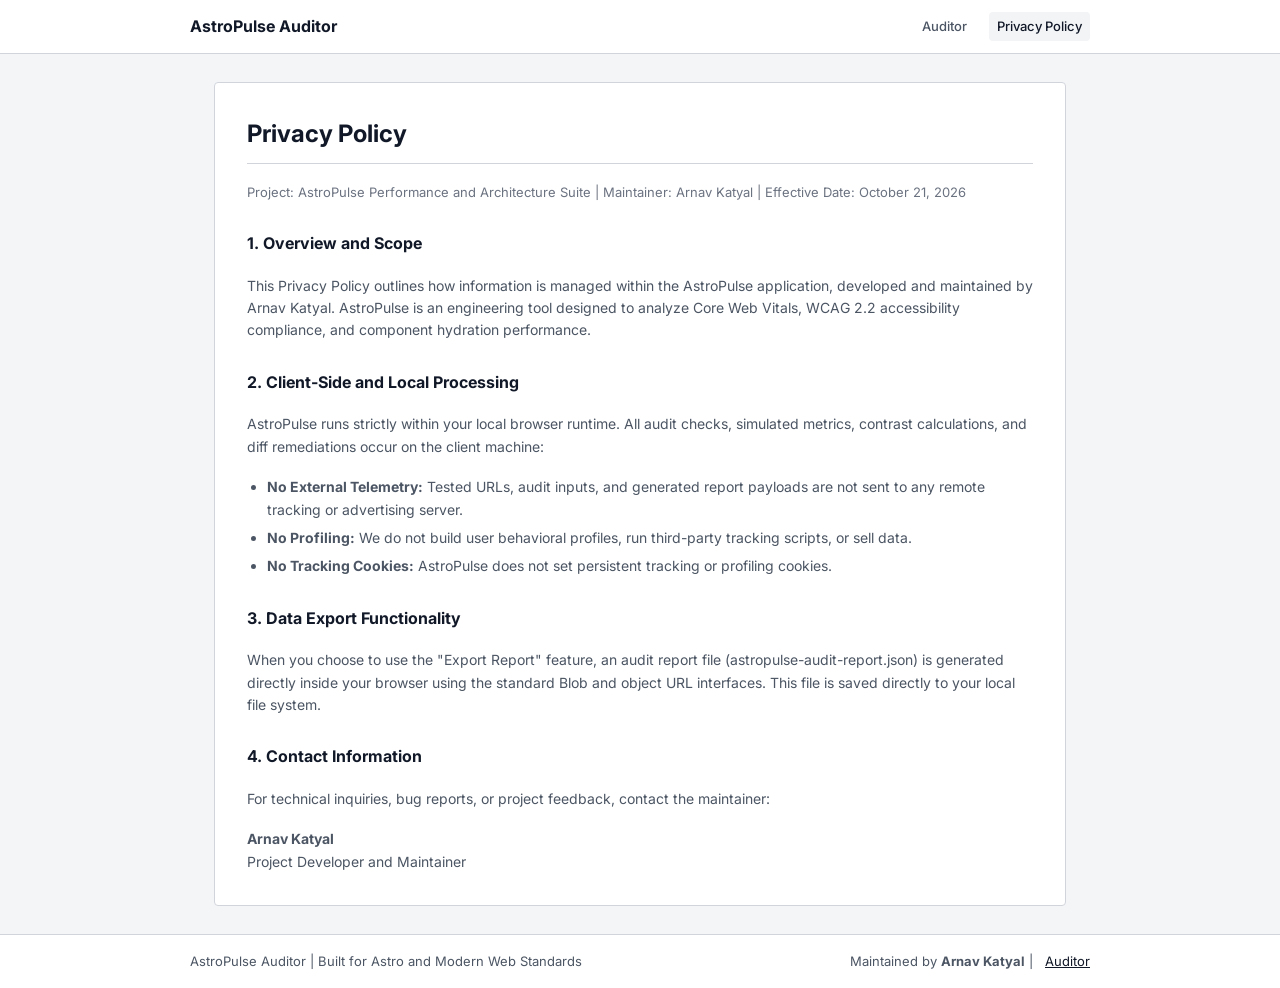
==== privacy.html @ 03dbcadd "Initial commit: AstroPulse web architecture and performance auditor" ====
<!DOCTYPE html>
<html lang="en">
<head>
  <meta charset="UTF-8" />
  <meta name="viewport" content="width=device-width, initial-scale=1.0" />
  <title>Privacy Policy - AstroPulse - Arnav Katyal</title>
  <meta name="description" content="Privacy Policy for AstroPulse Auditor, maintained by Arnav Katyal." />
  <link rel="preconnect" href="https://fonts.googleapis.com" />
  <link rel="preconnect" href="https://fonts.gstatic.com" crossorigin />
  <link href="https://fonts.googleapis.com/css2?family=Inter:wght@400;500;600;700&display=swap" rel="stylesheet" />
  <style>
    :root {
      --bg: #f4f5f7;
      --card: #ffffff;
      --border: #d1d5db;
      --t1: #111827;
      --t2: #4b5563;
      --t3: #6b7280;
      --radius: 4px;
      --sans: 'Inter', -apple-system, BlinkMacSystemFont, sans-serif;
    }
    *, *::before, *::after { box-sizing: border-box; margin: 0; padding: 0; }
    body {
      background: var(--bg);
      color: var(--t1);
      font-family: var(--sans);
      line-height: 1.6;
      min-height: 100vh;
      display: flex;
      flex-direction: column;
    }
    a { color: var(--t1); text-decoration: underline; }
    .nav {
      background: #ffffff;
      border-bottom: 1px solid var(--border);
      padding: 12px 24px;
    }
    .nav-inner {
      max-width: 900px;
      margin: 0 auto;
      display: flex;
      align-items: center;
      justify-content: space-between;
      gap: 16px;
    }
    .brand-name { font-weight: 700; font-size: 16px; text-decoration: none; color: var(--t1); }
    .nav-links { display: flex; gap: 14px; }
    .nav-link {
      font-size: 13px;
      font-weight: 500;
      color: var(--t2);
      text-decoration: none;
      padding: 4px 8px;
      border-radius: var(--radius);
    }
    .nav-link:hover, .nav-link.active {
      color: var(--t1);
      background: #f3f4f6;
    }
    main {
      flex: 1;
      max-width: 900px;
      width: 100%;
      margin: 28px auto;
      padding: 0 24px;
    }
    .policy-box {
      background: var(--card);
      border: 1px solid var(--border);
      border-radius: var(--radius);
      padding: 32px;
      display: flex;
      flex-direction: column;
      gap: 18px;
    }
    h1 { font-size: 24px; font-weight: 700; border-bottom: 1px solid var(--border); padding-bottom: 10px; }
    .meta { font-size: 13px; color: var(--t3); }
    h2 { font-size: 16px; font-weight: 700; margin-top: 10px; }
    p { font-size: 14px; color: var(--t2); }
    ul { margin-left: 20px; font-size: 14px; color: var(--t2); display: flex; flex-direction: column; gap: 6px; }
    footer {
      background: #ffffff;
      border-top: 1px solid var(--border);
      padding: 16px 24px;
      margin-top: auto;
      font-size: 13px;
      color: var(--t2);
    }
    .footer-inner {
      max-width: 900px;
      margin: 0 auto;
      display: flex;
      justify-content: space-between;
      align-items: center;
      gap: 16px;
      flex-wrap: wrap;
    }
  </style>
</head>
<body>
  <header class="nav">
    <div class="nav-inner">
      <a href="index.html" class="brand-name">AstroPulse Auditor</a>
      <nav class="nav-links">
        <a href="index.html" class="nav-link">Auditor</a>
        <a href="privacy.html" class="nav-link active">Privacy Policy</a>
      </nav>
    </div>
  </header>

  <main>
    <article class="policy-box">
      <h1>Privacy Policy</h1>
      <div class="meta">
        Project: AstroPulse Performance and Architecture Suite | Maintainer: Arnav Katyal | Effective Date: October 21, 2026
      </div>

      <h2>1. Overview and Scope</h2>
      <p>
        This Privacy Policy outlines how information is managed within the AstroPulse application, developed and maintained by Arnav Katyal. AstroPulse is an engineering tool designed to analyze Core Web Vitals, WCAG 2.2 accessibility compliance, and component hydration performance.
      </p>

      <h2>2. Client-Side and Local Processing</h2>
      <p>
        AstroPulse runs strictly within your local browser runtime. All audit checks, simulated metrics, contrast calculations, and diff remediations occur on the client machine:
      </p>
      <ul>
        <li><strong>No External Telemetry:</strong> Tested URLs, audit inputs, and generated report payloads are not sent to any remote tracking or advertising server.</li>
        <li><strong>No Profiling:</strong> We do not build user behavioral profiles, run third-party tracking scripts, or sell data.</li>
        <li><strong>No Tracking Cookies:</strong> AstroPulse does not set persistent tracking or profiling cookies.</li>
      </ul>

      <h2>3. Data Export Functionality</h2>
      <p>
        When you choose to use the "Export Report" feature, an audit report file (astropulse-audit-report.json) is generated directly inside your browser using the standard Blob and object URL interfaces. This file is saved directly to your local file system.
      </p>

      <h2>4. Contact Information</h2>
      <p>
        For technical inquiries, bug reports, or project feedback, contact the maintainer:
      </p>
      <p>
        <strong>Arnav Katyal</strong><br>
        Project Developer and Maintainer
      </p>
    </article>
  </main>

  <footer>
    <div class="footer-inner">
      <div>AstroPulse Auditor | Built for Astro and Modern Web Standards</div>
      <div>
        Maintained by <strong>Arnav Katyal</strong> | 
        <a href="index.html" style="margin-left: 8px;">Auditor</a>
      </div>
    </div>
  </footer>
</body>
</html>
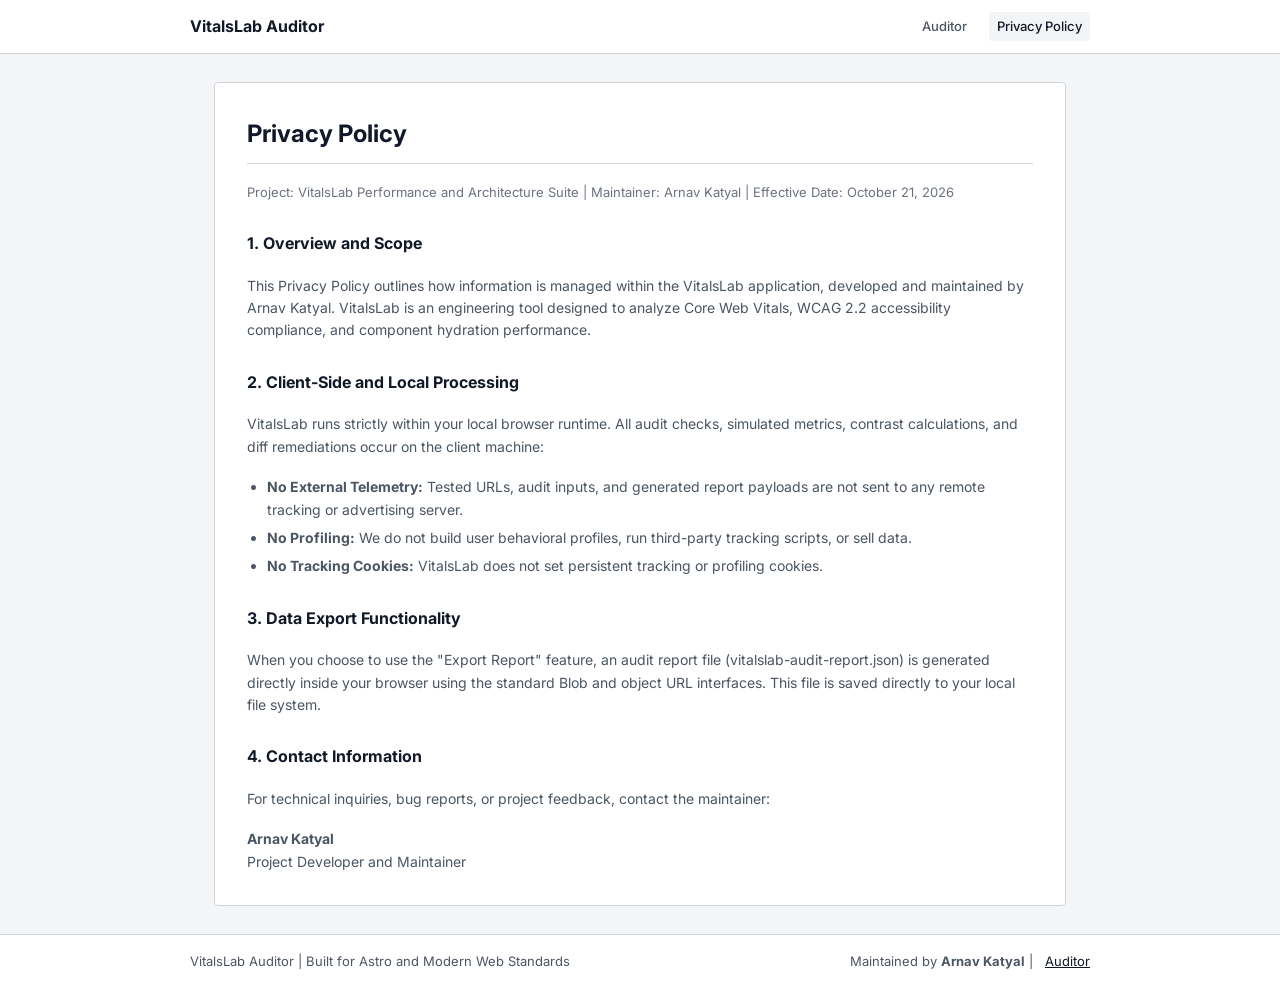
==== commit f03f8a84: "feat: modularize code into JavaScript and CSS modules with terminal CLI and tests" ====
--- a/privacy.html
+++ b/privacy.html
@@ -3,104 +3,17 @@
 <head>
   <meta charset="UTF-8" />
   <meta name="viewport" content="width=device-width, initial-scale=1.0" />
-  <title>Privacy Policy - AstroPulse - Arnav Katyal</title>
-  <meta name="description" content="Privacy Policy for AstroPulse Auditor, maintained by Arnav Katyal." />
+  <title>Privacy Policy - VitalsLab - Arnav Katyal</title>
+  <meta name="description" content="Privacy Policy for VitalsLab Auditor, maintained by Arnav Katyal." />
   <link rel="preconnect" href="https://fonts.googleapis.com" />
   <link rel="preconnect" href="https://fonts.gstatic.com" crossorigin />
   <link href="https://fonts.googleapis.com/css2?family=Inter:wght@400;500;600;700&display=swap" rel="stylesheet" />
-  <style>
-    :root {
-      --bg: #f4f5f7;
-      --card: #ffffff;
-      --border: #d1d5db;
-      --t1: #111827;
-      --t2: #4b5563;
-      --t3: #6b7280;
-      --radius: 4px;
-      --sans: 'Inter', -apple-system, BlinkMacSystemFont, sans-serif;
-    }
-    *, *::before, *::after { box-sizing: border-box; margin: 0; padding: 0; }
-    body {
-      background: var(--bg);
-      color: var(--t1);
-      font-family: var(--sans);
-      line-height: 1.6;
-      min-height: 100vh;
-      display: flex;
-      flex-direction: column;
-    }
-    a { color: var(--t1); text-decoration: underline; }
-    .nav {
-      background: #ffffff;
-      border-bottom: 1px solid var(--border);
-      padding: 12px 24px;
-    }
-    .nav-inner {
-      max-width: 900px;
-      margin: 0 auto;
-      display: flex;
-      align-items: center;
-      justify-content: space-between;
-      gap: 16px;
-    }
-    .brand-name { font-weight: 700; font-size: 16px; text-decoration: none; color: var(--t1); }
-    .nav-links { display: flex; gap: 14px; }
-    .nav-link {
-      font-size: 13px;
-      font-weight: 500;
-      color: var(--t2);
-      text-decoration: none;
-      padding: 4px 8px;
-      border-radius: var(--radius);
-    }
-    .nav-link:hover, .nav-link.active {
-      color: var(--t1);
-      background: #f3f4f6;
-    }
-    main {
-      flex: 1;
-      max-width: 900px;
-      width: 100%;
-      margin: 28px auto;
-      padding: 0 24px;
-    }
-    .policy-box {
-      background: var(--card);
-      border: 1px solid var(--border);
-      border-radius: var(--radius);
-      padding: 32px;
-      display: flex;
-      flex-direction: column;
-      gap: 18px;
-    }
-    h1 { font-size: 24px; font-weight: 700; border-bottom: 1px solid var(--border); padding-bottom: 10px; }
-    .meta { font-size: 13px; color: var(--t3); }
-    h2 { font-size: 16px; font-weight: 700; margin-top: 10px; }
-    p { font-size: 14px; color: var(--t2); }
-    ul { margin-left: 20px; font-size: 14px; color: var(--t2); display: flex; flex-direction: column; gap: 6px; }
-    footer {
-      background: #ffffff;
-      border-top: 1px solid var(--border);
-      padding: 16px 24px;
-      margin-top: auto;
-      font-size: 13px;
-      color: var(--t2);
-    }
-    .footer-inner {
-      max-width: 900px;
-      margin: 0 auto;
-      display: flex;
-      justify-content: space-between;
-      align-items: center;
-      gap: 16px;
-      flex-wrap: wrap;
-    }
-  </style>
+  <link rel="stylesheet" href="privacy.css" />
 </head>
 <body>
   <header class="nav">
     <div class="nav-inner">
-      <a href="index.html" class="brand-name">AstroPulse Auditor</a>
+      <a href="index.html" class="brand-name">VitalsLab Auditor</a>
       <nav class="nav-links">
         <a href="index.html" class="nav-link">Auditor</a>
         <a href="privacy.html" class="nav-link active">Privacy Policy</a>
@@ -112,27 +25,27 @@
     <article class="policy-box">
       <h1>Privacy Policy</h1>
       <div class="meta">
-        Project: AstroPulse Performance and Architecture Suite | Maintainer: Arnav Katyal | Effective Date: October 21, 2026
+        Project: VitalsLab Performance and Architecture Suite | Maintainer: Arnav Katyal | Effective Date: October 21, 2026
       </div>
 
       <h2>1. Overview and Scope</h2>
       <p>
-        This Privacy Policy outlines how information is managed within the AstroPulse application, developed and maintained by Arnav Katyal. AstroPulse is an engineering tool designed to analyze Core Web Vitals, WCAG 2.2 accessibility compliance, and component hydration performance.
+        This Privacy Policy outlines how information is managed within the VitalsLab application, developed and maintained by Arnav Katyal. VitalsLab is an engineering tool designed to analyze Core Web Vitals, WCAG 2.2 accessibility compliance, and component hydration performance.
       </p>
 
       <h2>2. Client-Side and Local Processing</h2>
       <p>
-        AstroPulse runs strictly within your local browser runtime. All audit checks, simulated metrics, contrast calculations, and diff remediations occur on the client machine:
+        VitalsLab runs strictly within your local browser runtime. All audit checks, simulated metrics, contrast calculations, and diff remediations occur on the client machine:
       </p>
       <ul>
         <li><strong>No External Telemetry:</strong> Tested URLs, audit inputs, and generated report payloads are not sent to any remote tracking or advertising server.</li>
         <li><strong>No Profiling:</strong> We do not build user behavioral profiles, run third-party tracking scripts, or sell data.</li>
-        <li><strong>No Tracking Cookies:</strong> AstroPulse does not set persistent tracking or profiling cookies.</li>
+        <li><strong>No Tracking Cookies:</strong> VitalsLab does not set persistent tracking or profiling cookies.</li>
       </ul>
 
       <h2>3. Data Export Functionality</h2>
       <p>
-        When you choose to use the "Export Report" feature, an audit report file (astropulse-audit-report.json) is generated directly inside your browser using the standard Blob and object URL interfaces. This file is saved directly to your local file system.
+        When you choose to use the "Export Report" feature, an audit report file (vitalslab-audit-report.json) is generated directly inside your browser using the standard Blob and object URL interfaces. This file is saved directly to your local file system.
       </p>
 
       <h2>4. Contact Information</h2>
@@ -148,7 +61,7 @@
 
   <footer>
     <div class="footer-inner">
-      <div>AstroPulse Auditor | Built for Astro and Modern Web Standards</div>
+      <div>VitalsLab Auditor | Built for Astro and Modern Web Standards</div>
       <div>
         Maintained by <strong>Arnav Katyal</strong> | 
         <a href="index.html" style="margin-left: 8px;">Auditor</a>
--- a/privacy.css
+++ b/privacy.css
@@ -0,0 +1,86 @@
+:root {
+      --bg: #f4f5f7;
+      --card: #ffffff;
+      --border: #d1d5db;
+      --t1: #111827;
+      --t2: #4b5563;
+      --t3: #6b7280;
+      --radius: 4px;
+      --sans: 'Inter', -apple-system, BlinkMacSystemFont, sans-serif;
+    }
+    *, *::before, *::after { box-sizing: border-box; margin: 0; padding: 0; }
+    body {
+      background: var(--bg);
+      color: var(--t1);
+      font-family: var(--sans);
+      line-height: 1.6;
+      min-height: 100vh;
+      display: flex;
+      flex-direction: column;
+    }
+    a { color: var(--t1); text-decoration: underline; }
+    .nav {
+      background: #ffffff;
+      border-bottom: 1px solid var(--border);
+      padding: 12px 24px;
+    }
+    .nav-inner {
+      max-width: 900px;
+      margin: 0 auto;
+      display: flex;
+      align-items: center;
+      justify-content: space-between;
+      gap: 16px;
+    }
+    .brand-name { font-weight: 700; font-size: 16px; text-decoration: none; color: var(--t1); }
+    .nav-links { display: flex; gap: 14px; }
+    .nav-link {
+      font-size: 13px;
+      font-weight: 500;
+      color: var(--t2);
+      text-decoration: none;
+      padding: 4px 8px;
+      border-radius: var(--radius);
+    }
+    .nav-link:hover, .nav-link.active {
+      color: var(--t1);
+      background: #f3f4f6;
+    }
+    main {
+      flex: 1;
+      max-width: 900px;
+      width: 100%;
+      margin: 28px auto;
+      padding: 0 24px;
+    }
+    .policy-box {
+      background: var(--card);
+      border: 1px solid var(--border);
+      border-radius: var(--radius);
+      padding: 32px;
+      display: flex;
+      flex-direction: column;
+      gap: 18px;
+    }
+    h1 { font-size: 24px; font-weight: 700; border-bottom: 1px solid var(--border); padding-bottom: 10px; }
+    .meta { font-size: 13px; color: var(--t3); }
+    h2 { font-size: 16px; font-weight: 700; margin-top: 10px; }
+    p { font-size: 14px; color: var(--t2); }
+    ul { margin-left: 20px; font-size: 14px; color: var(--t2); display: flex; flex-direction: column; gap: 6px; }
+    footer {
+      background: #ffffff;
+      border-top: 1px solid var(--border);
+      padding: 16px 24px;
+      margin-top: auto;
+      font-size: 13px;
+      color: var(--t2);
+    }
+    .footer-inner {
+      max-width: 900px;
+      margin: 0 auto;
+      display: flex;
+      justify-content: space-between;
+      align-items: center;
+      gap: 16px;
+      flex-wrap: wrap;
+    }
